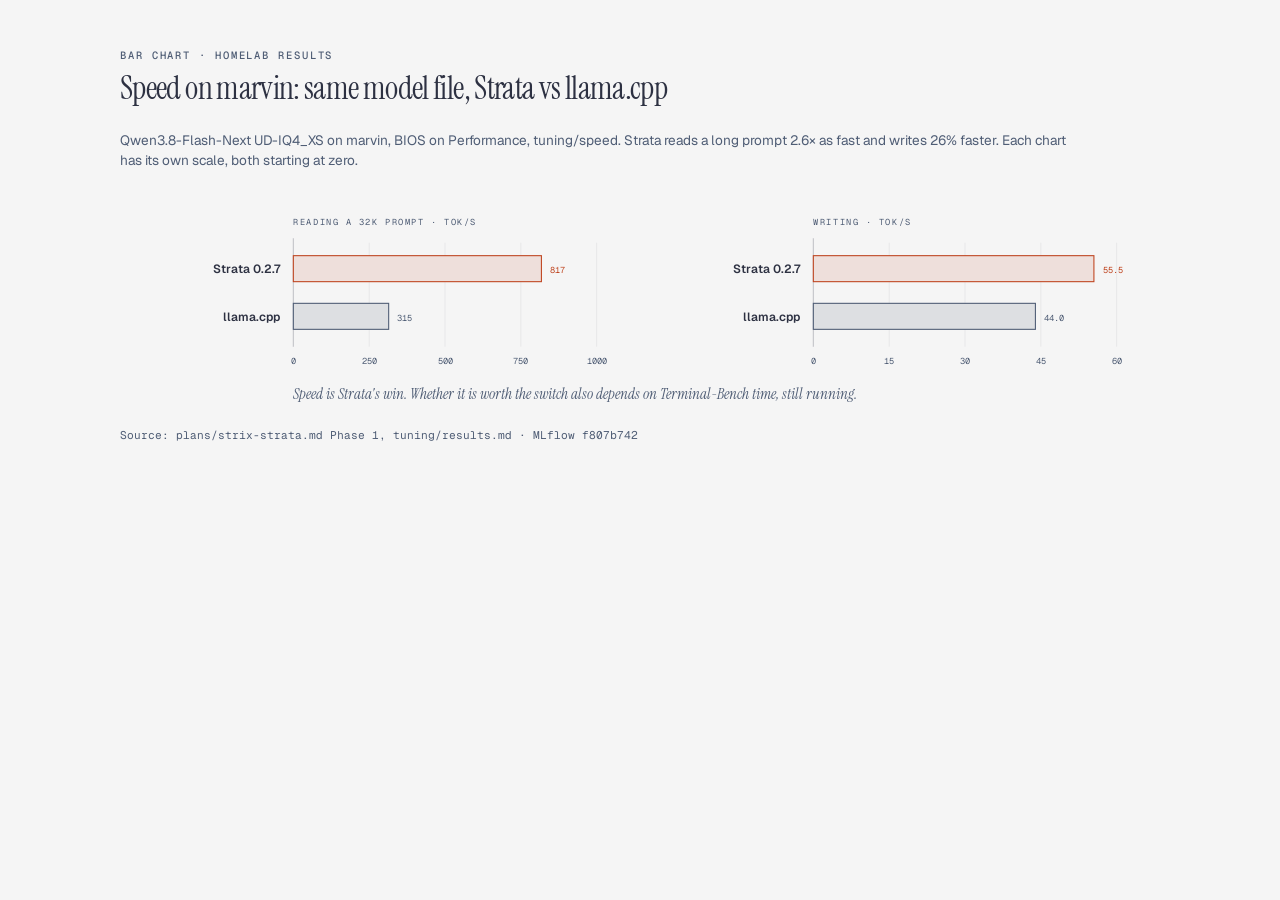
==== docs/diagrams/src/speed.html @ a6d9332c "docs · diagrams for GitHub · from 2 HTML pages → 6 SVGs shown in docs/diagrams/README.md (lab map, w" ====
<!DOCTYPE html>
<html lang="en">
<head>
  <meta charset="UTF-8">
  <meta name="viewport" content="width=device-width, initial-scale=1.0">
  <title>Strata vs llama.cpp speed</title>
  <link href="https://fonts.googleapis.com/css2?family=Instrument+Serif:ital@0;1&family=Geist:wght@400;500;600&family=Geist+Mono:wght@400;500;600&display=swap" rel="stylesheet">
  <style>
    *, *::before, *::after { box-sizing: border-box; margin: 0; padding: 0; }
    :root {
      --color-paper:   #f5f5f5;
      --color-ink:     #2d3142;
      --color-muted:   #4f5d75;
      --font-sans:     'Geist', system-ui, sans-serif;
      --font-serif:    'Instrument Serif', serif;
      --font-mono:     'Geist Mono', ui-monospace, monospace;
    }
    body {
      font-family: var(--font-sans);
      background: var(--color-paper);
      color: var(--color-ink);
      min-height: 100vh;
      display: flex;
      justify-content: center;
      padding: 3rem 2rem;
    }
    .frame { max-width: 1040px; width: 100%; }
    .diagram-container { width: 100%; overflow-x: auto; margin-bottom: 0.75rem; }
    .eyebrow {
      font-family: var(--font-mono);
      font-size: 0.66rem;
      font-weight: 500;
      letter-spacing: 0.18em;
      text-transform: uppercase;
      color: var(--color-muted);
      margin-bottom: 0.5rem;
    }
    h1 {
      font-family: var(--font-serif);
      font-size: clamp(1.5rem, 2.4vw + 0.75rem, 2rem);
      font-weight: 400;
      letter-spacing: -0.02em;
      line-height: 1.15;
      margin-bottom: 1.5rem;
    }
    h2 {
      font-family: var(--font-serif);
      font-size: 1.35rem;
      font-weight: 400;
      margin: 1.5rem 0 0.25rem;
    }
    .note { font-size: 0.85rem; color: var(--color-muted); max-width: 60rem; margin-bottom: 0.75rem; line-height: 1.45; }
    .source { font-family: var(--font-mono); font-size: 0.7rem; color: var(--color-muted); margin-bottom: 1.5rem; }
    svg { width: 100%; min-width: 960px; display: block; }
    @media print {
      .diagram-container { overflow-x: visible; }
      svg { min-width: 0; }
    }
  </style>
</head>
<body>
  <div class="frame">
    <p class="eyebrow">Bar chart · homelab results</p>
    <h1>Speed on marvin: same model file, Strata vs llama.cpp</h1>
    <p class="note">Qwen3.8-Flash-Next UD-IQ4_XS on marvin, BIOS on Performance, tuning/speed. Strata reads a long prompt
      2.6× as fast and writes 26% faster. Each chart has its own scale, both starting at zero.</p>
    <div class="diagram-container">
      <svg viewBox="0 0 960 216" xmlns="http://www.w3.org/2000/svg" role="img" aria-labelledby="results-speed-title results-speed-desc">
        <title id="results-speed-title">Strata vs llama.cpp speed on marvin</title>
        <desc id="results-speed-desc">Reading a 32K-token prompt: Strata 817 tokens per second, llama.cpp 315. Writing: Strata 55.5 tokens per second, llama.cpp 44.0.</desc>

        <rect width="100%" height="100%" fill="#f5f5f5"/>

        <!-- Panel titles -->
        <text x="160" y="40" fill="#4f5d75" font-size="8" font-family="'Geist Mono', monospace" letter-spacing="0.18em">READING A 32K PROMPT · TOK/S</text>
        <text x="640" y="40" fill="#4f5d75" font-size="8" font-family="'Geist Mono', monospace" letter-spacing="0.18em">WRITING · TOK/S</text>

        <!-- Panel 1 grid: 0-1000 over x 160-440 -->
        <line x1="230" y1="56" x2="230" y2="152" stroke="rgba(45,49,66,0.08)" stroke-width="0.8"/>
        <line x1="300" y1="56" x2="300" y2="152" stroke="rgba(45,49,66,0.08)" stroke-width="0.8"/>
        <line x1="370" y1="56" x2="370" y2="152" stroke="rgba(45,49,66,0.08)" stroke-width="0.8"/>
        <line x1="440" y1="56" x2="440" y2="152" stroke="rgba(45,49,66,0.08)" stroke-width="0.8"/>
        <line x1="160" y1="52" x2="160" y2="152" stroke="rgba(45,49,66,0.25)" stroke-width="1"/>
        <text x="160" y="168" fill="#4f5d75" font-size="8" font-family="'Geist Mono', monospace" text-anchor="middle">0</text>
        <text x="230" y="168" fill="#4f5d75" font-size="8" font-family="'Geist Mono', monospace" text-anchor="middle">250</text>
        <text x="300" y="168" fill="#4f5d75" font-size="8" font-family="'Geist Mono', monospace" text-anchor="middle">500</text>
        <text x="370" y="168" fill="#4f5d75" font-size="8" font-family="'Geist Mono', monospace" text-anchor="middle">750</text>
        <text x="440" y="168" fill="#4f5d75" font-size="8" font-family="'Geist Mono', monospace" text-anchor="middle">1000</text>

        <!-- Panel 1 bars -->
        <rect x="160" y="68" width="229" height="24" fill="#f5f5f5"/>
        <rect x="160" y="68" width="229" height="24" fill="rgba(191,69,32,0.12)" stroke="#bf4520" stroke-width="1"/>
        <text x="397" y="84" fill="#bf4520" font-size="8" font-family="'Geist Mono', monospace">817</text>
        <text x="148" y="84" fill="#2d3142" font-size="11" font-weight="600" font-family="'Geist', sans-serif" text-anchor="end">Strata 0.2.7</text>

        <rect x="160" y="112" width="88" height="24" fill="#f5f5f5"/>
        <rect x="160" y="112" width="88" height="24" fill="rgba(79,93,117,0.15)" stroke="#4f5d75" stroke-width="1"/>
        <text x="256" y="128" fill="#4f5d75" font-size="8" font-family="'Geist Mono', monospace">315</text>
        <text x="148" y="128" fill="#2d3142" font-size="11" font-weight="600" font-family="'Geist', sans-serif" text-anchor="end">llama.cpp</text>

        <!-- Panel 2 grid: 0-60 over x 640-920 -->
        <line x1="710" y1="56" x2="710" y2="152" stroke="rgba(45,49,66,0.08)" stroke-width="0.8"/>
        <line x1="780" y1="56" x2="780" y2="152" stroke="rgba(45,49,66,0.08)" stroke-width="0.8"/>
        <line x1="850" y1="56" x2="850" y2="152" stroke="rgba(45,49,66,0.08)" stroke-width="0.8"/>
        <line x1="920" y1="56" x2="920" y2="152" stroke="rgba(45,49,66,0.08)" stroke-width="0.8"/>
        <line x1="640" y1="52" x2="640" y2="152" stroke="rgba(45,49,66,0.25)" stroke-width="1"/>
        <text x="640" y="168" fill="#4f5d75" font-size="8" font-family="'Geist Mono', monospace" text-anchor="middle">0</text>
        <text x="710" y="168" fill="#4f5d75" font-size="8" font-family="'Geist Mono', monospace" text-anchor="middle">15</text>
        <text x="780" y="168" fill="#4f5d75" font-size="8" font-family="'Geist Mono', monospace" text-anchor="middle">30</text>
        <text x="850" y="168" fill="#4f5d75" font-size="8" font-family="'Geist Mono', monospace" text-anchor="middle">45</text>
        <text x="920" y="168" fill="#4f5d75" font-size="8" font-family="'Geist Mono', monospace" text-anchor="middle">60</text>

        <!-- Panel 2 bars -->
        <rect x="640" y="68" width="259" height="24" fill="#f5f5f5"/>
        <rect x="640" y="68" width="259" height="24" fill="rgba(191,69,32,0.12)" stroke="#bf4520" stroke-width="1"/>
        <text x="907" y="84" fill="#bf4520" font-size="8" font-family="'Geist Mono', monospace">55.5</text>
        <text x="628" y="84" fill="#2d3142" font-size="11" font-weight="600" font-family="'Geist', sans-serif" text-anchor="end">Strata 0.2.7</text>

        <rect x="640" y="112" width="205" height="24" fill="#f5f5f5"/>
        <rect x="640" y="112" width="205" height="24" fill="rgba(79,93,117,0.15)" stroke="#4f5d75" stroke-width="1"/>
        <text x="853" y="128" fill="#4f5d75" font-size="8" font-family="'Geist Mono', monospace">44.0</text>
        <text x="628" y="128" fill="#2d3142" font-size="11" font-weight="600" font-family="'Geist', sans-serif" text-anchor="end">llama.cpp</text>

        <text x="160" y="200" fill="#4f5d75" font-size="14" font-style="italic" font-family="'Instrument Serif', serif">Speed is Strata's win. Whether it is worth the switch also depends on Terminal-Bench time, still running.</text>
      </svg>
    </div>
    <p class="source">Source: plans/strix-strata.md Phase 1, tuning/results.md · MLflow f807b742</p>
  </div>
</body>
</html>
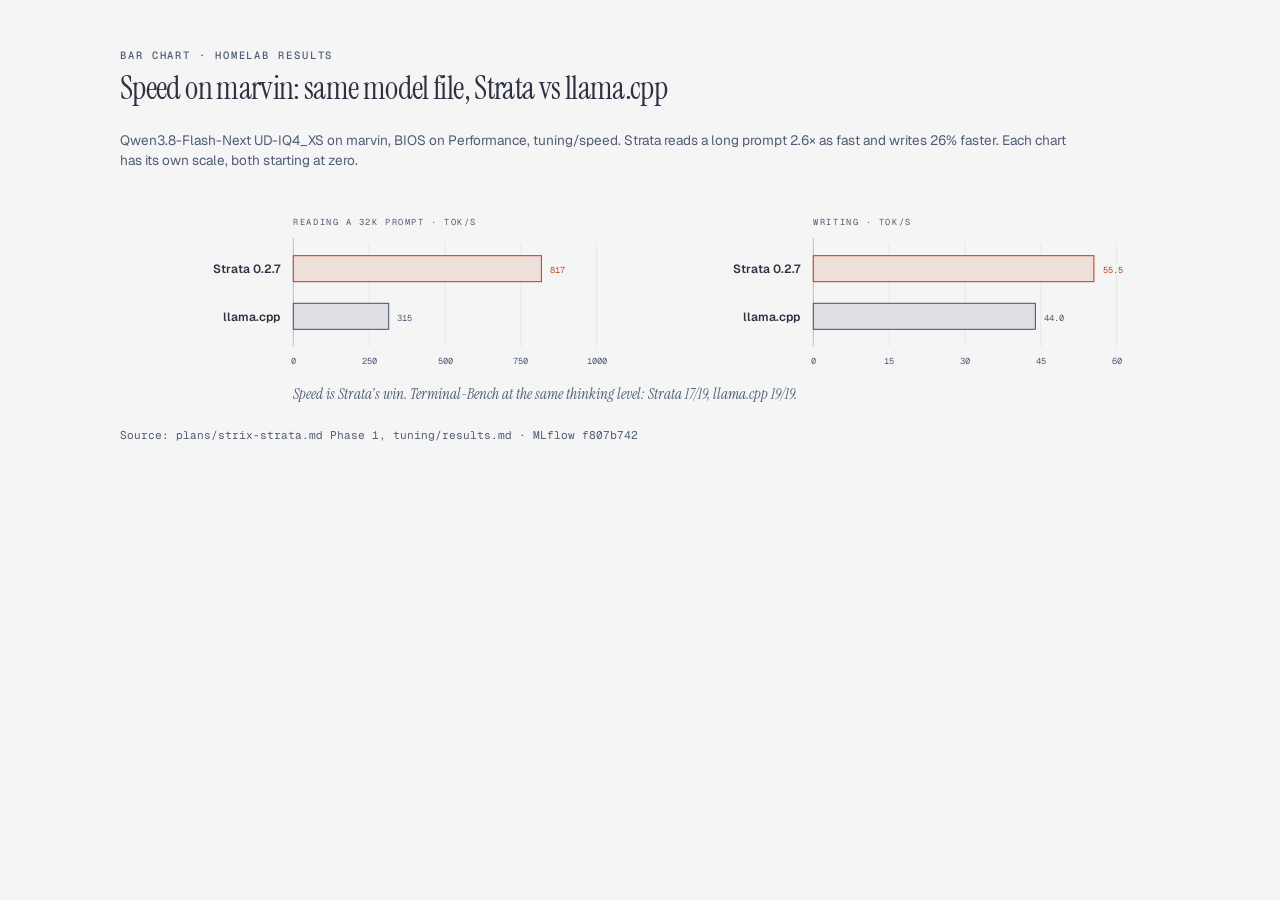
==== commit c813c030: "docs · speed diagram · from "Terminal-Bench still running" → Strata 17/19 vs llama.cpp 19/19 · run f" ====
--- a/docs/diagrams/src/speed.html
+++ b/docs/diagrams/src/speed.html
@@ -121,7 +121,7 @@
         <text x="853" y="128" fill="#4f5d75" font-size="8" font-family="'Geist Mono', monospace">44.0</text>
         <text x="628" y="128" fill="#2d3142" font-size="11" font-weight="600" font-family="'Geist', sans-serif" text-anchor="end">llama.cpp</text>
 
-        <text x="160" y="200" fill="#4f5d75" font-size="14" font-style="italic" font-family="'Instrument Serif', serif">Speed is Strata's win. Whether it is worth the switch also depends on Terminal-Bench time, still running.</text>
+        <text x="160" y="200" fill="#4f5d75" font-size="14" font-style="italic" font-family="'Instrument Serif', serif">Speed is Strata's win. Terminal-Bench at the same thinking level: Strata 17/19, llama.cpp 19/19.</text>
       </svg>
     </div>
     <p class="source">Source: plans/strix-strata.md Phase 1, tuning/results.md · MLflow f807b742</p>
